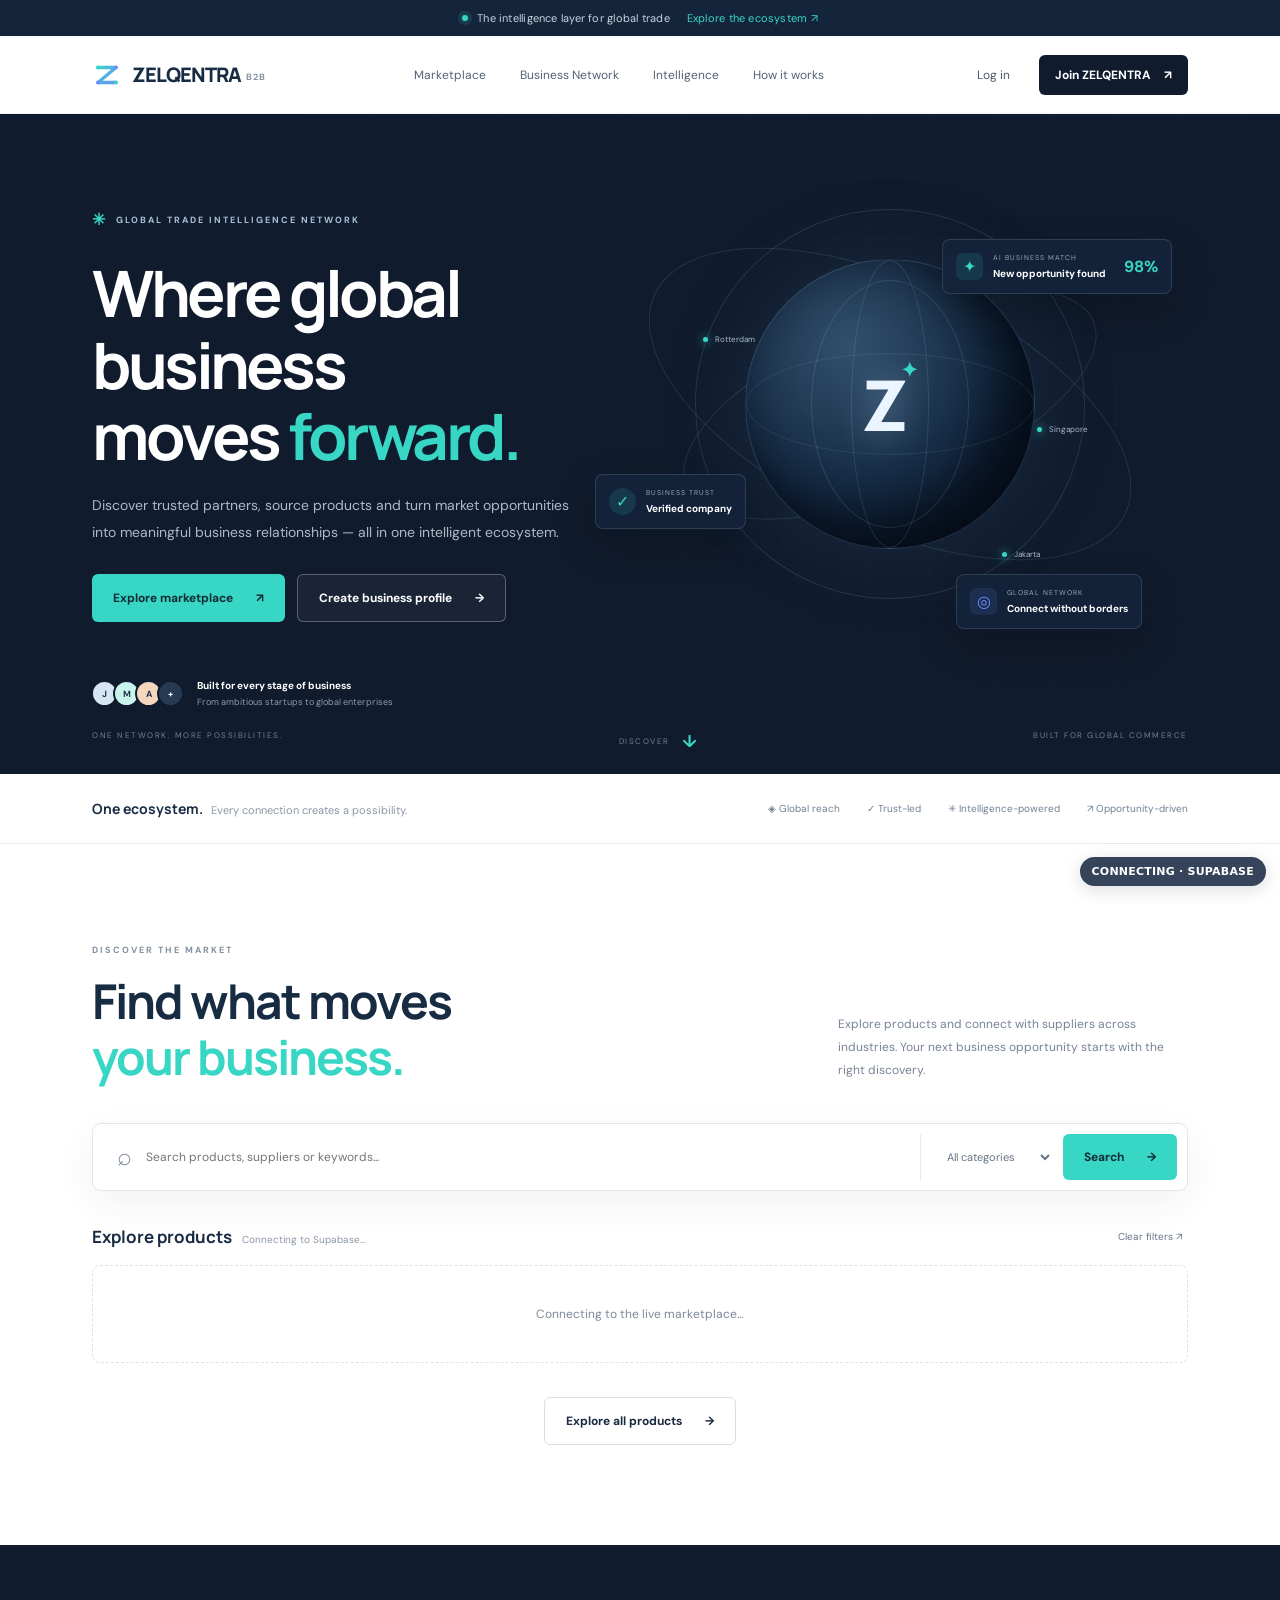
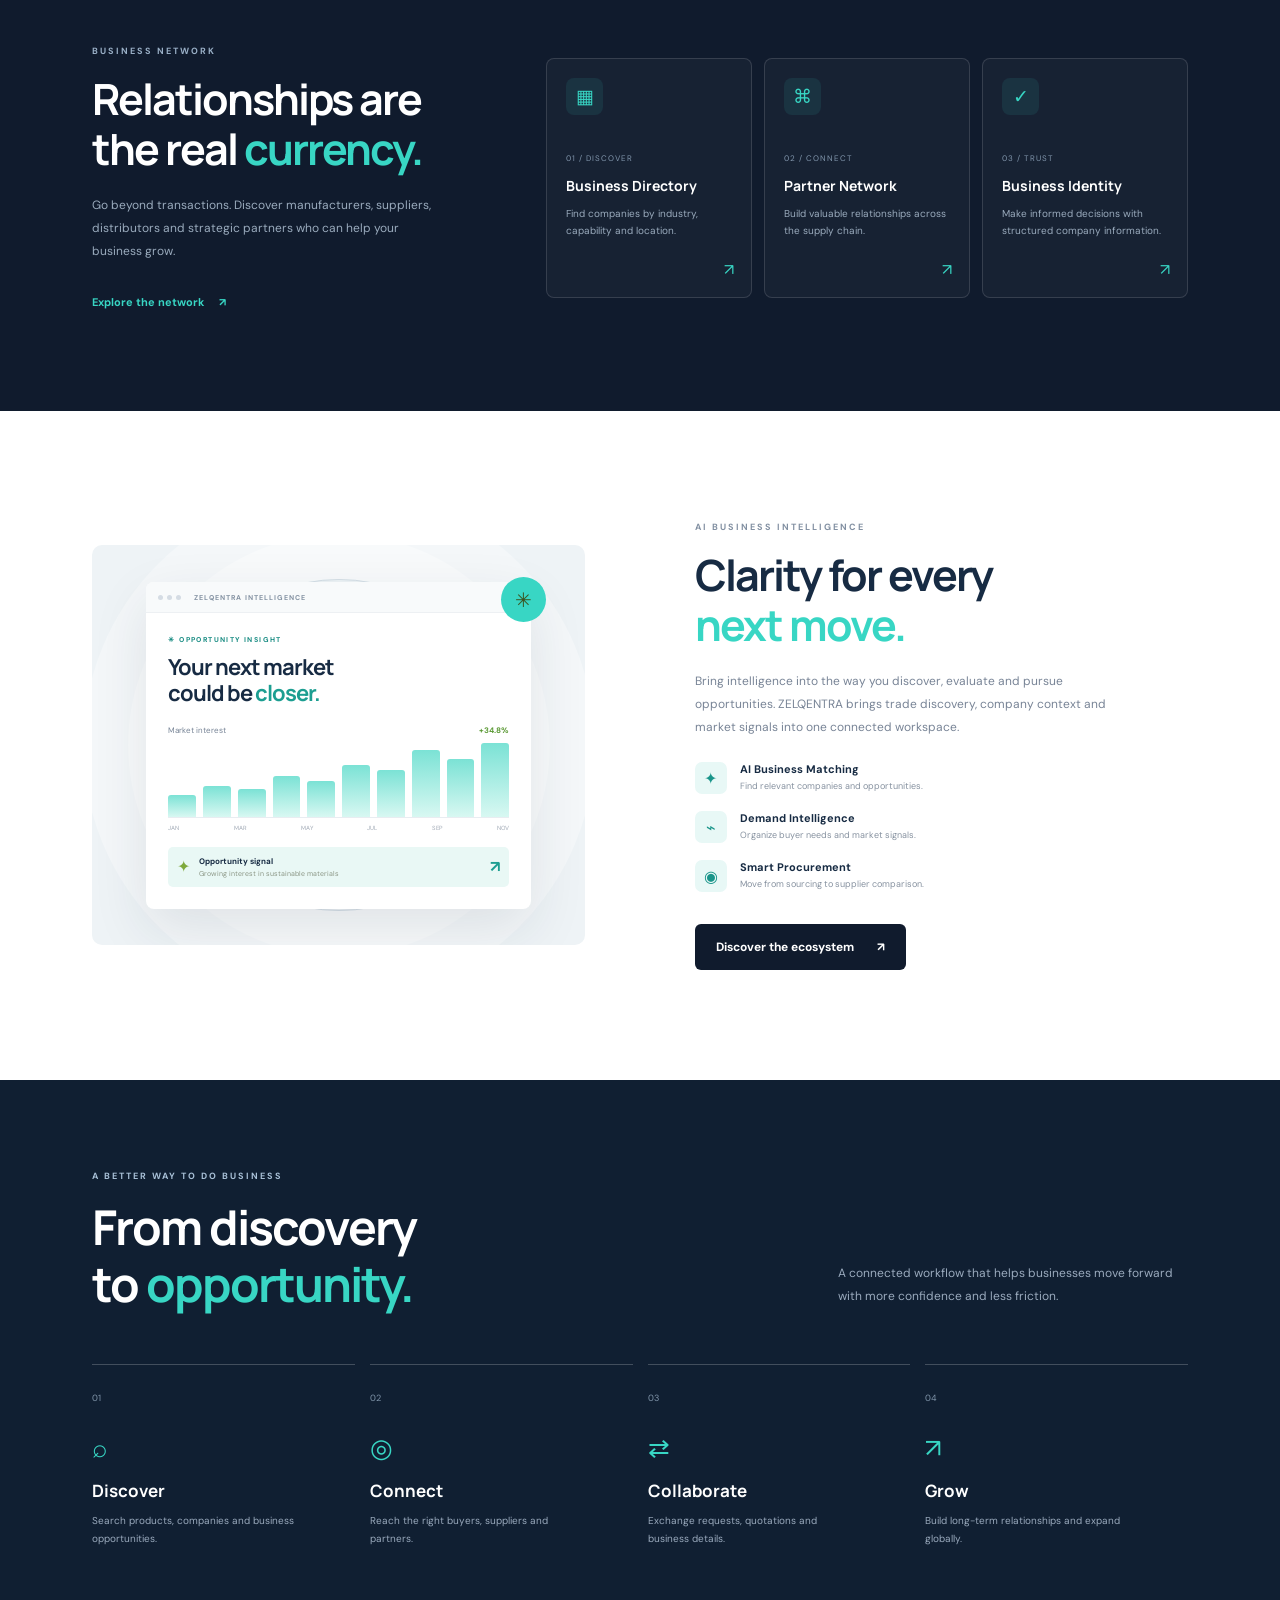
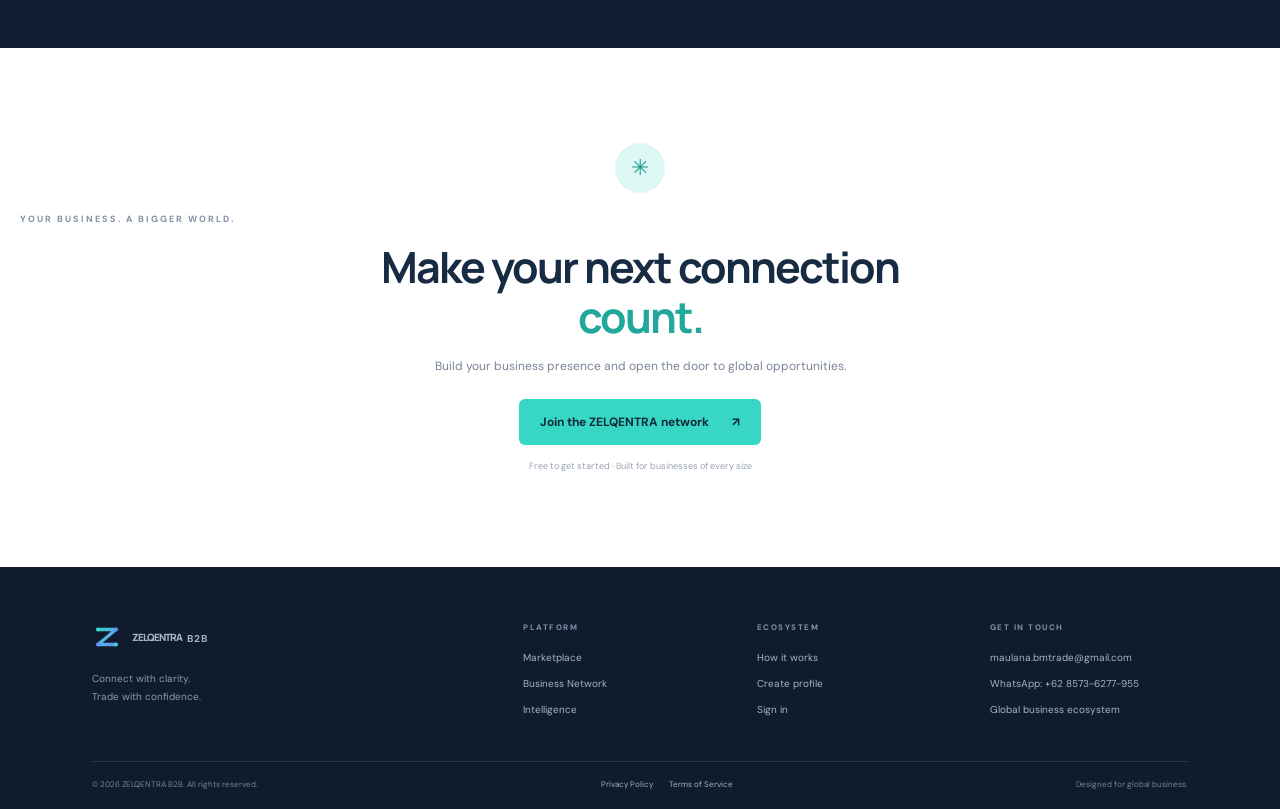
==== index.html @ 80e203f0 "Add files via upload" ====
<!DOCTYPE html>
<html lang="en">
<head>
  <meta charset="UTF-8">
  <meta name="viewport" content="width=device-width, initial-scale=1.0">
  <meta name="theme-color" content="#101B2D">
  <meta name="description" content="ZELQENTRA connects global buyers, suppliers and business partners through trade discovery, business intelligence and trusted commercial relationships.">
  <meta name="robots" content="index, follow, max-image-preview:large">
  <link rel="canonical" href="https://zalqentra.biz.id/">
  <meta property="og:type" content="website">
  <meta property="og:url" content="https://zalqentra.biz.id/">
  <meta property="og:image" content="https://zalqentra.biz.id/assets/zelqentra-social.svg">
  <meta property="og:image:width" content="1200">
  <meta property="og:image:height" content="630">
  <meta property="og:image:alt" content="ZELQENTRA — Connect with clarity. Trade with confidence.">
  <meta name="twitter:image" content="https://zalqentra.biz.id/assets/zelqentra-social.svg">
  <meta name="application-name" content="ZELQENTRA">
  <meta name="apple-mobile-web-app-title" content="ZELQENTRA">
  <link rel="manifest" href="manifest.webmanifest">
  <meta property="og:site_name" content="ZELQENTRA B2B">
  <meta property="og:title" content="ZELQENTRA — Global Trade Intelligence Network">
  <meta property="og:description" content="Discover suppliers, products and cross-border business opportunities with ZELQENTRA.">
  <meta name="twitter:card" content="summary_large_image">
  <meta name="twitter:url" content="https://zalqentra.biz.id/">
  <meta name="twitter:title" content="ZELQENTRA — Global Trade Intelligence Network">
  <meta name="twitter:description" content="Discover suppliers, products and cross-border business opportunities with ZELQENTRA.">
  <title>ZELQENTRA — Global Trade Intelligence Network</title>
  <link rel="icon" type="image/svg+xml" href="assets/favicon.svg">
  <link rel="apple-touch-icon" href="assets/zelqentra-app-icon.svg">
  <link rel="preconnect" href="https://fonts.googleapis.com">
  <link rel="preconnect" href="https://fonts.gstatic.com" crossorigin>
  <link href="https://fonts.googleapis.com/css2?family=DM+Sans:wght@400;500;600;700&family=Manrope:wght@400;500;600;700;800&display=swap" rel="stylesheet">
  <link rel="stylesheet" href="styles.css">
  <script type="application/ld+json">
  {"@context":"https://schema.org","@type":"Organization","name":"ZELQENTRA","url":"https://zalqentra.biz.id/","logo":"https://zalqentra.biz.id/assets/zelqentra-logo.svg","description":"A global B2B trade intelligence network connecting buyers, suppliers and business partners."}
  </script>
</head>
<body>
  <div class="announcement"><span class="pulse"></span> The intelligence layer for global trade <a href="#how-it-works">Explore the ecosystem <span>↗</span></a></div>
  <header class="site-header">
    <a class="brand" href="#" aria-label="ZELQENTRA home">
      <img src="assets/zelqentra-symbol.svg" alt="" class="brand-mark">
      <span>ZELQENTRA<span class="brand-b2b">B2B</span></span>
    </a>
    <button class="mobile-toggle" id="mobileToggle" type="button" aria-label="Open navigation" aria-controls="mainNav" aria-expanded="false">☰</button>
    <nav class="main-nav" id="mainNav">
      <a href="#marketplace">Marketplace</a><a href="#directory">Business Network</a><a href="#intelligence">Intelligence</a><a href="#how-it-works">How it works</a>
    </nav>
    <div class="header-actions"><button class="text-button" data-action="login">Log in</button><button class="button button-dark button-small" data-action="signup">Join ZELQENTRA <span>↗</span></button></div>
  </header>

  <main>
    <section class="hero">
      <div class="hero-grid"></div>
      <div class="hero-content">
        <div class="eyebrow"><span class="eyebrow-icon">✳</span> GLOBAL TRADE INTELLIGENCE NETWORK</div>
        <h1>Where global business<br>moves <span>forward.</span></h1>
        <p class="hero-copy">Discover trusted partners, source products and turn market opportunities into meaningful business relationships — all in one intelligent ecosystem.</p>
        <div class="hero-ctas"><a class="button button-primary" href="#marketplace">Explore marketplace <span>↗</span></a><button class="button button-ghost" data-action="signup">Create business profile <span>→</span></button></div>
        <div class="hero-proof"><div class="avatar-stack"><i>J</i><i>M</i><i>A</i><i>+</i></div><div><strong>Built for every stage of business</strong><small>From ambitious startups to global enterprises</small></div></div>
      </div>
      <div class="hero-visual" aria-label="Global business network illustration">
        <div class="visual-orbit orbit-one"></div><div class="visual-orbit orbit-two"></div><div class="visual-orbit orbit-three"></div>
        <div class="globe"><div class="globe-lines"></div><div class="globe-core">Z<span>✦</span></div></div>
        <div class="float-card card-match"><span class="mini-icon green">✦</span><div><small>AI BUSINESS MATCH</small><strong>New opportunity found</strong></div><b>98%</b></div>
        <div class="float-card card-verified"><span class="verified-check">✓</span><div><small>BUSINESS TRUST</small><strong>Verified company</strong></div></div>
        <div class="float-card card-global"><span class="mini-icon blue">◎</span><div><small>GLOBAL NETWORK</small><strong>Connect without borders</strong></div></div>
        <div class="map-label label-singapore"><i></i> Singapore</div><div class="map-label label-rotterdam"><i></i> Rotterdam</div><div class="map-label label-jakarta"><i></i> Jakarta</div>
      </div>
      <div class="hero-bottom"><span>ONE NETWORK. MORE POSSIBILITIES.</span><div><span>DISCOVER</span><b>↓</b></div><span>BUILT FOR GLOBAL COMMERCE</span></div>
    </section>

    <section class="trust-strip"><div><strong>One ecosystem.</strong><span> Every connection creates a possibility.</span></div><div class="trust-items"><span>◈ Global reach</span><span>✓ Trust-led</span><span>✳ Intelligence-powered</span><span>↗ Opportunity-driven</span></div></section>

    <section class="section marketplace-section" id="marketplace">
      <div class="section-heading"><div><div class="eyebrow dark-eyebrow">DISCOVER THE MARKET</div><h2>Find what moves<br><span>your business.</span></h2></div><p>Explore products and connect with suppliers across industries. Your next business opportunity starts with the right discovery.</p></div>
      <div class="search-panel">
        <div class="search-input-wrap"><span>⌕</span><input id="marketSearch" type="search" placeholder="Search products, suppliers or keywords..." aria-label="Search products"></div>
        <select id="categoryFilter" aria-label="Filter by category"><option value="All">All categories</option><option>Agri & Food</option><option>Industrial</option><option>Packaging</option><option>Technology</option></select>
        <button class="button button-primary" id="searchButton">Search <span>→</span></button>
      </div>
      <div class="market-meta"><div><strong>Explore products</strong><span id="resultCount">6 curated opportunities</span></div><button class="filter-link" id="clearFilters">Clear filters ↗</button></div>
      <div class="product-grid" id="productGrid"></div>
      <div class="center-action"><button class="button button-outline" id="showAllProducts">Explore all products <span>→</span></button></div>
    </section>

    <section class="network-section" id="directory">
      <div class="network-copy"><div class="eyebrow">BUSINESS NETWORK</div><h2>Relationships are<br>the real <span>currency.</span></h2><p>Go beyond transactions. Discover manufacturers, suppliers, distributors and strategic partners who can help your business grow.</p><a href="#directory-cards" class="light-link">Explore the network <span>↗</span></a></div>
      <div class="network-cards" id="directory-cards">
        <article class="network-card"><div class="network-card-icon">▦</div><small>01 / DISCOVER</small><h3>Business Directory</h3><p>Find companies by industry, capability and location.</p><span class="card-arrow">↗</span></article>
        <article class="network-card"><div class="network-card-icon">⌘</div><small>02 / CONNECT</small><h3>Partner Network</h3><p>Build valuable relationships across the supply chain.</p><span class="card-arrow">↗</span></article>
        <article class="network-card"><div class="network-card-icon">✓</div><small>03 / TRUST</small><h3>Business Identity</h3><p>Make informed decisions with structured company information.</p><span class="card-arrow">↗</span></article>
      </div>
    </section>

    <section class="section intelligence-section" id="intelligence">
      <div class="intel-visual"><div class="intel-window"><div class="window-top"><span></span><span></span><span></span><b>ZELQENTRA INTELLIGENCE</b></div><div class="intel-body"><div class="intel-tag">✳ OPPORTUNITY INSIGHT</div><h3>Your next market<br>could be <em>closer.</em></h3><div class="intel-chart"><div class="chart-label"><span>Market interest</span><b>+34.8%</b></div><div class="bars"><i style="height:30%"></i><i style="height:42%"></i><i style="height:38%"></i><i style="height:55%"></i><i style="height:48%"></i><i style="height:70%"></i><i style="height:63%"></i><i style="height:90%"></i><i style="height:78%"></i><i style="height:100%"></i></div><div class="chart-months"><span>JAN</span><span>MAR</span><span>MAY</span><span>JUL</span><span>SEP</span><span>NOV</span></div></div><div class="intel-insight"><span>✦</span><div><b>Opportunity signal</b><small>Growing interest in sustainable materials</small></div><strong>↗</strong></div></div></div><div class="intel-orb">✳</div></div>
      <div class="intel-copy"><div class="eyebrow dark-eyebrow">AI BUSINESS INTELLIGENCE</div><h2>Clarity for every<br><span>next move.</span></h2><p>Bring intelligence into the way you discover, evaluate and pursue opportunities. ZELQENTRA brings trade discovery, company context and market signals into one connected workspace.</p><div class="intel-feature"><span>✦</span><div><b>AI Business Matching</b><small>Find relevant companies and opportunities.</small></div></div><div class="intel-feature"><span>⌁</span><div><b>Demand Intelligence</b><small>Organize buyer needs and market signals.</small></div></div><div class="intel-feature"><span>◉</span><div><b>Smart Procurement</b><small>Move from sourcing to supplier comparison.</small></div></div><button class="button button-dark" data-action="signup">Discover the ecosystem <span>↗</span></button></div>
    </section>

    <section class="steps-section" id="how-it-works"><div class="section-heading light-heading"><div><div class="eyebrow">A BETTER WAY TO DO BUSINESS</div><h2>From discovery<br>to <span>opportunity.</span></h2></div><p>A connected workflow that helps businesses move forward with more confidence and less friction.</p></div><div class="steps-grid"><article><span>01</span><div class="step-icon">⌕</div><h3>Discover</h3><p>Search products, companies and business opportunities.</p></article><article><span>02</span><div class="step-icon">◎</div><h3>Connect</h3><p>Reach the right buyers, suppliers and partners.</p></article><article><span>03</span><div class="step-icon">⇄</div><h3>Collaborate</h3><p>Exchange requests, quotations and business details.</p></article><article><span>04</span><div class="step-icon">↗</div><h3>Grow</h3><p>Build long-term relationships and expand globally.</p></article></div></section>

    <section class="cta-section"><div class="cta-orb">✳</div><div class="eyebrow dark-eyebrow">YOUR BUSINESS. A BIGGER WORLD.</div><h2>Make your next connection<br><span>count.</span></h2><p>Build your business presence and open the door to global opportunities.</p><button class="button button-primary" data-action="signup">Join the ZELQENTRA network <span>↗</span></button><small>Free to get started · Built for businesses of every size</small></section>
  </main>

  <footer class="footer"><div class="footer-main"><div class="footer-brand"><a class="brand" href="#"><img src="assets/zelqentra-symbol.svg" class="brand-mark" alt=""><span>ZELQENTRA<span class="brand-b2b">B2B</span></span></a><p>Connect with clarity.<br>Trade with confidence.</p></div><div><b>PLATFORM</b><a href="#marketplace">Marketplace</a><a href="#directory">Business Network</a><a href="#intelligence">Intelligence</a></div><div><b>ECOSYSTEM</b><a href="#how-it-works">How it works</a><a href="#" data-action="signup">Create profile</a><a href="#" data-action="login">Sign in</a></div><div><b>GET IN TOUCH</b><a href="mailto:maulana.bmtrade@gmail.com">maulana.bmtrade@gmail.com</a><a href="https://wa.me/628573627955" target="_blank" rel="noopener noreferrer" aria-label="Contact ZELQENTRA on WhatsApp">WhatsApp: +62 8573-6277-955</a><span>Global business ecosystem</span></div></div><div class="footer-bottom"><span>© <span id="year"></span> ZELQENTRA B2B. All rights reserved.</span><span class="footer-legal"><a href="privacy.html">Privacy Policy</a><a href="terms.html">Terms of Service</a></span><span>Designed for global business.</span></div></footer>

  <div class="modal-backdrop" id="modalBackdrop" role="dialog" aria-modal="true" aria-labelledby="modalTitle" hidden>
    <div class="modal"><button class="modal-close" id="modalClose" aria-label="Close dialog">×</button><div class="eyebrow dark-eyebrow">ZELQENTRA B2B</div><h2 id="modalTitle">Create your business presence.</h2><p id="modalDescription">Join the network and get ready to discover new opportunities.</p>
      <form id="leadForm"><label>Full name<input name="name" required placeholder="Your name"></label><label>Business email<input name="email" type="email" required placeholder="you@company.com"></label><label class="password-field">Password<input name="password" type="password" minlength="8" autocomplete="new-password" placeholder="At least 8 characters"></label><label class="company-field">Company name<input name="company" required placeholder="Your company"></label><label>I'm here as<select name="role"><option>Buyer</option><option>Supplier</option><option>Business Partner</option></select></label><label class="consent-field"><input type="checkbox" name="legal_consent" required><span>I agree to the <a href="terms.html" target="_blank" rel="noopener noreferrer">Terms of Service</a> and acknowledge the <a href="privacy.html" target="_blank" rel="noopener noreferrer">Privacy Policy</a>.</span></label><button class="button button-primary form-submit" type="submit">Continue <span>→</span></button><small class="form-note" id="authFormNote">Connect Supabase using the setup guide to enable real accounts.</small></form>
    </div>
  </div>
  <div class="toast" id="toast" role="status"></div>
  <script src="supabase-config.js"></script>
  <script src="app.js"></script>
  <script type="module" src="backend.js"></script>
</body>
</html>
---- styles.css ----
:root{--navy:#101B2D;--navy2:#14243A;--ink:#172B43;--muted:#728198;--line:#E4EAF1;--paper:#FFFFFF;--soft:#F3F7FB;--accent:#38D6C4;--blue:#6B8CFF;--accent-soft:#38D6C420;--success:#198C83;--warning:#E3A33B;--error:#D85B66;--font:'DM Sans',sans-serif;--display:'Manrope',sans-serif}*{box-sizing:border-box}html{scroll-behavior:smooth}body{margin:0;font-family:var(--font);color:var(--ink);background:#fff}a{color:inherit;text-decoration:none}button,input,select{font:inherit}.announcement{height:36px;background:#14243A;color:#c9d3df;display:flex;align-items:center;justify-content:center;gap:9px;font-size:11px;letter-spacing:.02em}.announcement a{color:var(--accent);margin-left:8px}.pulse{width:6px;height:6px;border-radius:50%;background:var(--accent);box-shadow:0 0 0 4px #38D6C420}.site-header{height:78px;padding:0 7.2%;display:flex;align-items:center;justify-content:space-between;border-bottom:1px solid #edf0f4;background:#fff;position:sticky;top:0;z-index:20}.brand{display:flex;align-items:center;gap:10px;font:800 20px var(--display);letter-spacing:-1px}.brand-mark{width:30px;height:30px}.brand-b2b{font:700 9px var(--font);letter-spacing:1px;color:#8290a3;margin-left:5px;vertical-align:middle}.main-nav{display:flex;gap:34px;font-size:12px;color:#536176}.main-nav a:hover,.text-button:hover{color:#147E78}.header-actions{display:flex;align-items:center;gap:23px}.text-button{border:0;background:none;color:#4b596b;font-size:12px;cursor:pointer}.button{border:0;border-radius:6px;padding:15px 21px;display:inline-flex;align-items:center;justify-content:center;gap:23px;font-weight:700;font-size:12px;cursor:pointer;transition:.2s}.button:hover{transform:translateY(-2px);filter:brightness(1.04)}.button-small{padding:12px 16px;gap:13px}.button-dark{background:var(--navy);color:white}.button-primary{background:var(--accent);color:#102B37}.button-ghost{border:1px solid #ffffff48;background:#ffffff0b;color:white}.button-outline{border:1px solid #d9dfe7;background:white;color:#1a2a40}.mobile-toggle{display:none;background:none;border:0;font-size:23px}.hero{min-height:625px;background:var(--navy);color:#fff;position:relative;overflow:hidden;padding:95px 7.2% 66px;display:flex}.hero-grid{position:absolute;inset:0;opacity:.17;background-image:linear-gradient(#72849b20 1px,transparent 1px),linear-gradient(90deg,#72849b20 1px,transparent 1px);background-size:62px 62px;mask-image:linear-gradient(90deg,transparent,black 55%)}.hero-content{position:relative;z-index:2;width:53%;max-width:650px}.eyebrow{font-size:9px;letter-spacing:2px;font-weight:700;color:#a9c1d8;display:flex;align-items:center;gap:9px}.eyebrow-icon{color:var(--accent);font-size:16px}.hero h1{font:700 clamp(43px,5vw,68px)/1.12 var(--display);letter-spacing:-3.5px;margin:27px 0 20px}.hero h1 span,.section-heading h2 span,.network-copy h2 span,.intel-copy h2 span,.steps-section h2 span,.cta-section h2 span{color:var(--accent)}.hero-copy{max-width:480px;color:#aeb9c8;font-size:14px;line-height:1.9}.hero-ctas{display:flex;gap:12px;margin-top:29px}.hero-proof{display:flex;align-items:center;gap:13px;margin-top:57px}.avatar-stack{display:flex;padding-left:4px}.avatar-stack i{width:27px;height:27px;border-radius:50%;background:#d5e5f4;color:#20334a;border:2px solid var(--navy);margin-left:-5px;display:grid;place-items:center;font-style:normal;font-size:9px;font-weight:700}.avatar-stack i:nth-child(2){background:#C9F4ED}.avatar-stack i:nth-child(3){background:#f3d8be}.avatar-stack i:nth-child(4){background:#273a52;color:white}.hero-proof strong,.hero-proof small{display:block}.hero-proof strong{font-size:10px}.hero-proof small{font-size:9px;color:#8c9caf;margin-top:4px}.hero-visual{position:absolute;right:7%;top:50px;width:47%;height:490px}.globe{position:absolute;width:290px;height:290px;border-radius:50%;left:50%;top:95px;transform:translateX(-50%);background:radial-gradient(circle at 36% 30%,#324f6b,#142a43 54%,#0d1b2e 75%);box-shadow:inset -25px -20px 60px #050b16,0 0 90px #5489ad25;display:grid;place-items:center;border:1px solid #b1d0e51c}.globe:before,.globe:after{content:"";position:absolute;border:1px solid #a5c4dc28;border-radius:50%;inset:20px 65px}.globe:after{inset:0 105px}.globe-lines{position:absolute;inset:0;border:1px solid #b3d2e329;border-radius:50%;transform:scaleY(.35)}.globe-core{font:800 70px var(--display);color:#eaf5ff;letter-spacing:-8px;text-shadow:0 0 35px #b9ddff66}.globe-core span{font-size:20px;color:var(--accent);vertical-align:top;letter-spacing:0}.visual-orbit{position:absolute;border:1px solid #8fb6d328;border-radius:50%;left:50%;top:240px;transform:translate(-50%,-50%) rotate(-22deg)}.orbit-one{width:440px;height:175px}.orbit-two{width:520px;height:245px;transform:translate(-50%,-50%) rotate(25deg)}.orbit-three{width:390px;height:390px}.float-card{position:absolute;background:#14243AEF;border:1px solid #b4d1e22b;box-shadow:0 15px 40px #0003;border-radius:8px;padding:13px;display:flex;align-items:center;gap:10px;backdrop-filter:blur(12px)}.float-card small,.float-card strong{display:block}.float-card small{font-size:7px;letter-spacing:1px;color:#94a9bd}.float-card strong{font-size:10px;margin-top:5px;color:#fff}.float-card b{color:var(--accent);font-size:16px;margin-left:8px}.card-match{top:75px;right:3%}.card-verified{top:310px;left:1%}.card-global{bottom:25px;right:8%}.mini-icon{width:27px;height:27px;border-radius:7px;display:grid;place-items:center}.green{background:#38D6C420;color:var(--accent)}.blue{background:#6B8CFF20;color:#6B8CFF}.verified-check{background:#38D6C420;color:var(--accent);width:27px;height:27px;display:grid;place-items:center;border-radius:50%}.map-label{position:absolute;font-size:8px;color:#a9bbce}.map-label i{display:inline-block;width:5px;height:5px;background:var(--accent);border-radius:50%;margin-right:5px;box-shadow:0 0 10px var(--accent)}.label-singapore{right:17%;top:260px}.label-rotterdam{left:19%;top:170px}.label-jakarta{right:25%;bottom:95px}.hero-bottom{position:absolute;bottom:22px;left:7.2%;right:7.2%;display:flex;justify-content:space-between;color:#6f8399;font-size:8px;letter-spacing:1.5px}.hero-bottom div{display:flex;align-items:center;gap:12px}.hero-bottom b{color:var(--accent);font-size:17px}.trust-strip{padding:25px 7.2%;display:flex;justify-content:space-between;align-items:center;border-bottom:1px solid var(--line);font-size:11px}.trust-strip>div:first-child strong{font:700 14px var(--display)}.trust-strip>div:first-child span{color:#8b96a5;margin-left:5px}.trust-items{display:flex;gap:27px;color:#718094;font-size:10px}.section{padding:100px 7.2%}.section-heading{display:flex;justify-content:space-between;align-items:end;margin-bottom:37px}.dark-eyebrow{color:#8290a2}.section-heading h2,.network-copy h2,.intel-copy h2,.steps-section h2,.cta-section h2{font:700 clamp(34px,4vw,48px)/1.17 var(--display);letter-spacing:-2px;margin:17px 0 0}.section-heading p{max-width:350px;color:#778395;font-size:12px;line-height:1.9;margin:0 0 4px}.search-panel{display:flex;gap:10px;padding:10px;border:1px solid #e2e7ee;border-radius:9px;box-shadow:0 12px 35px #1b2e4510}.search-input-wrap{flex:1;display:flex;align-items:center;gap:12px;padding:0 14px}.search-input-wrap span{font-size:25px;color:#8090a2}.search-input-wrap input{border:0;outline:0;width:100%;font-size:12px;color:var(--ink)}.search-panel select{border:0;border-left:1px solid var(--line);padding:0 22px;color:#667487;background:white;font-size:11px;outline:0}.market-meta{display:flex;justify-content:space-between;align-items:center;margin:34px 0 17px}.market-meta strong{font:700 17px var(--display)}.market-meta span{font-size:10px;color:#8b96a5;margin-left:10px}.filter-link{border:0;background:none;color:#64758b;font-size:10px;cursor:pointer}.product-grid{display:grid;grid-template-columns:repeat(3,1fr);gap:17px}.product-card{border:1px solid #e8ecf1;border-radius:8px;overflow:hidden;transition:.2s;background:#fff}.product-card:hover{transform:translateY(-4px);box-shadow:0 15px 35px #1c2d4210}.product-art{height:170px;display:grid;place-items:center;position:relative;overflow:hidden}.product-art:before,.product-art:after{content:"";position:absolute;border:1px solid #ffffff50;border-radius:50%;width:170px;height:170px}.product-art:after{width:115px;height:115px}.product-art .art-symbol{font-size:52px;z-index:1;color:#fff;text-shadow:0 8px 20px #0002}.product-art .art-label{position:absolute;bottom:13px;left:15px;color:#ffffffb5;font-size:8px;letter-spacing:1.5px}.art-coco{background:linear-gradient(135deg,#a77b4d,#5e513e)}.art-machine{background:linear-gradient(135deg,#6d8295,#253b51)}.art-package{background:linear-gradient(135deg,#86a88d,#3d6555)}.art-tech{background:linear-gradient(135deg,#6672a7,#313a70)}.art-food{background:linear-gradient(135deg,#d7a76c,#94603d)}.art-metal{background:linear-gradient(135deg,#a6afb9,#596675)}.product-info{padding:16px}.product-top{display:flex;justify-content:space-between;align-items:center}.category-pill{font-size:8px;background:#f1f4f7;color:#647386;padding:5px 8px;border-radius:20px}.verified-pill{font-size:8px;color:#198C83}.product-info h3{font:700 15px var(--display);margin:13px 0 6px}.product-info p{font-size:10px;color:#7b8797;margin:0;line-height:1.6}.product-foot{border-top:1px solid #edf0f3;margin-top:15px;padding-top:12px;display:flex;justify-content:space-between;align-items:center}.product-foot span{font-size:9px;color:#788597}.product-foot button{border:0;background:none;color:#263d57;font-size:10px;font-weight:700;cursor:pointer}.center-action{text-align:center;margin-top:34px}.network-section{background:var(--navy);padding:100px 7.2%;display:grid;grid-template-columns:.8fr 1.4fr;gap:8%;color:#fff}.network-copy .eyebrow{color:#9ab0c7}.network-copy h2{font-size:43px}.network-copy p{font-size:12px;line-height:1.9;color:#9aabbd;max-width:350px;margin:20px 0 27px}.light-link{font-size:11px;color:var(--accent);font-weight:700}.light-link span{margin-left:12px}.network-cards{display:grid;grid-template-columns:repeat(3,1fr);gap:12px;align-items:center}.network-card{min-height:240px;border:1px solid #ffffff22;background:#ffffff08;border-radius:8px;padding:19px;position:relative;transition:.2s}.network-card:hover{background:#ffffff12;transform:translateY(-5px)}.network-card-icon{width:37px;height:37px;border-radius:8px;background:#38D6C418;color:var(--accent);display:grid;place-items:center;font-size:19px;margin-bottom:30px}.network-card small{font-size:8px;color:#8196ac;letter-spacing:1px}.network-card h3{font:700 14px var(--display);margin:10px 0}.network-card p{font-size:10px;line-height:1.7;color:#9aabbd}.card-arrow{position:absolute;right:17px;bottom:17px;color:var(--accent)}.intelligence-section{display:grid;grid-template-columns:1fr 1fr;gap:10%;align-items:center;padding-top:110px;padding-bottom:110px}.intel-visual{height:400px;background:#eef3f6;border-radius:10px;display:grid;place-items:center;position:relative;overflow:hidden}.intel-visual:before{content:"";position:absolute;width:330px;height:330px;border-radius:50%;border:1px solid #d5dfe6;box-shadow:0 0 0 45px #ffffff50,0 0 0 90px #ffffff50}.intel-window{width:78%;background:#fff;box-shadow:0 20px 55px #1a2d401c;border-radius:8px;z-index:2;overflow:hidden}.window-top{height:31px;background:#f8fafb;border-bottom:1px solid #edf0f3;display:flex;align-items:center;gap:4px;padding:0 12px}.window-top>span{width:5px;height:5px;background:#d5dce4;border-radius:50%}.window-top b{font-size:7px;letter-spacing:1px;color:#8492a2;margin-left:9px}.intel-body{padding:22px}.intel-tag{font-size:7px;letter-spacing:1.4px;color:#198C83;font-weight:700}.intel-body h3{font:700 22px/1.2 var(--display);letter-spacing:-1px;margin:10px 0 18px}.intel-body h3 em{color:#1C9E91;font-style:normal}.chart-label{display:flex;justify-content:space-between;font-size:8px;color:#778496}.chart-label b{color:#5c9a36}.bars{height:75px;display:flex;align-items:end;gap:7px;border-bottom:1px solid #e8edf1;margin-top:8px}.bars i{flex:1;background:linear-gradient(#7BE2D5,#D8F8F2);border-radius:3px 3px 0 0}.chart-months{display:flex;justify-content:space-between;font-size:6px;color:#a0a9b5;margin-top:6px}.intel-insight{display:flex;align-items:center;gap:9px;background:#E9F8F5;border-radius:5px;padding:9px;margin-top:15px}.intel-insight>span{color:#7ea93c}.intel-insight b,.intel-insight small{display:block}.intel-insight b{font-size:8px}.intel-insight small{font-size:7px;color:#8b9685;margin-top:3px}.intel-insight strong{margin-left:auto;color:#1C9E91}.intel-orb{position:absolute;right:8%;top:8%;width:45px;height:45px;background:#38D6C4;color:#3b5622;border-radius:50%;display:grid;place-items:center;font-size:20px;z-index:3}.intel-copy h2{font-size:43px}.intel-copy>p{font-size:12px;line-height:1.9;color:#788496;max-width:430px;margin:20px 0 24px}.intel-feature{display:flex;gap:13px;margin:17px 0}.intel-feature>span{width:32px;height:32px;border-radius:7px;background:#E8F8F6;color:#1A958A;display:grid;place-items:center}.intel-feature b,.intel-feature small{display:block}.intel-feature b{font-size:11px}.intel-feature small{font-size:9px;color:#8792a0;margin-top:4px}.intel-copy>.button{margin-top:15px}.steps-section{background:#101f32;color:#fff;padding:90px 7.2%}.light-heading h2{color:white}.light-heading p{color:#9aaabd}.steps-grid{display:grid;grid-template-columns:repeat(4,1fr);gap:15px;margin-top:52px}.steps-grid article{border-top:1px solid #ffffff35;padding:20px 10px 0 0;position:relative}.steps-grid article>span{font-size:9px;color:#8095aa}.step-icon{font-size:26px;color:var(--accent);margin:25px 0 14px}.steps-grid h3{font:700 17px var(--display);margin:0 0 8px}.steps-grid p{font-size:10px;line-height:1.8;color:#9aaabd;max-width:210px}.cta-section{text-align:center;padding:95px 20px;position:relative;overflow:hidden}.cta-orb{width:50px;height:50px;background:#DDF8F4;border-radius:50%;display:grid;place-items:center;color:#1B9D91;margin:0 auto 20px;font-size:22px}.cta-section h2{font-size:43px}.cta-section h2 span{color:#20A89C}.cta-section p{font-size:12px;color:#788496;margin:16px 0 25px}.cta-section>small{display:block;color:#98a2ae;font-size:9px;margin-top:15px}.footer{background:#101B2D;color:#fff;padding:55px 7.2% 20px}.footer-main{display:grid;grid-template-columns:2fr 1fr 1fr 1fr;gap:35px;padding-bottom:45px}.footer-brand p{font-size:10px;color:#8c9caf;line-height:1.8;margin-top:18px}.footer-main>div:not(:first-child){display:flex;flex-direction:column;gap:13px}.footer-main>div>b{font-size:8px;letter-spacing:1.5px;color:#8295aa;margin-bottom:6px}.footer-main a:not(.brand),.footer-main span{font-size:10px;color:#a7b4c3}.footer-main a:hover{color:var(--accent)}.footer-bottom{border-top:1px solid #ffffff1c;padding-top:17px;display:flex;justify-content:space-between;color:#75869a;font-size:8px}.modal-backdrop{position:fixed;inset:0;background:#07101dcc;z-index:50;display:grid;place-items:center;padding:20px}.modal-backdrop[hidden]{display:none}.modal{width:min(100%,450px);background:white;border-radius:12px;padding:32px;position:relative;max-height:90vh;overflow:auto}.modal-close{position:absolute;right:18px;top:12px;border:0;background:none;font-size:25px;color:#718094;cursor:pointer}.modal h2{font:700 27px/1.2 var(--display);letter-spacing:-1px;margin:15px 0 8px}.modal>p{font-size:11px;color:#7d8998;line-height:1.7;margin-bottom:20px}.modal form label{display:block;font-size:10px;font-weight:700;color:#4e5c6e;margin:13px 0}.modal input,.modal select{width:100%;border:1px solid #e1e6ed;border-radius:5px;padding:12px;margin-top:7px;outline:0;font-size:11px}.modal input:focus,.modal select:focus{border-color:#37BFB1}.form-submit{width:100%;margin-top:12px}.form-note{display:block;text-align:center;color:#9aa3ad;font-size:8px;margin-top:12px}.toast{position:fixed;bottom:25px;left:50%;transform:translate(-50%,20px);background:#14243a;color:white;padding:12px 18px;border-radius:6px;font-size:11px;opacity:0;pointer-events:none;transition:.25s;z-index:70}.toast.show{opacity:1;transform:translate(-50%,0)}.empty-state{grid-column:1/-1;text-align:center;padding:40px;color:#7c8999;border:1px dashed #dce3eb;border-radius:8px;font-size:12px}
@media(max-width:900px){.site-header{padding:0 4%}.main-nav{gap:16px}.hero{padding-left:5%;padding-right:5%}.hero-content{width:58%}.hero-visual{right:0;width:48%;transform:scale(.85);transform-origin:center right}.trust-strip{padding:22px 5%}.trust-items{gap:12px}.section,.network-section,.steps-section{padding-left:5%;padding-right:5%}.network-section{gap:4%}.network-cards{gap:8px}.network-card{padding:13px}.footer{padding-left:5%;padding-right:5%}}
@media(max-width:650px){.announcement{font-size:9px}.site-header{height:65px}.brand{font-size:18px}.mobile-toggle{display:block;order:3;color:#26364a}.header-actions{margin-left:auto;margin-right:15px;gap:12px}.header-actions .text-button{font-size:10px}.button-small{padding:10px 11px;font-size:9px}.main-nav{display:none;position:absolute;top:65px;left:0;right:0;background:white;padding:20px 6%;box-shadow:0 12px 20px #172b4314;flex-direction:column;gap:18px}.main-nav.open{display:flex}.hero{min-height:790px;padding:65px 6% 65px;display:block}.hero-content{width:100%}.hero h1{font-size:46px;letter-spacing:-2.5px;margin-top:22px}.hero-copy{font-size:12px;max-width:420px}.hero-ctas{flex-wrap:wrap}.hero-proof{margin-top:28px}.hero-visual{top:390px;left:0;right:0;width:100%;height:340px;transform:scale(.78);transform-origin:top center}.globe{top:40px;width:230px;height:230px}.visual-orbit{top:155px}.orbit-one{width:340px}.orbit-two{width:390px}.orbit-three{width:290px;height:290px}.card-match{top:8px;right:0}.card-verified{top:205px;left:0}.card-global{bottom:0;right:0}.label-singapore{top:160px}.label-rotterdam{top:80px}.label-jakarta{bottom:55px}.hero-bottom{left:6%;right:6%;font-size:6px}.trust-strip{padding:20px 6%;display:block}.trust-items{margin-top:15px;display:grid;grid-template-columns:1fr 1fr;gap:10px}.section{padding:70px 6%}.section-heading{display:block}.section-heading h2,.network-copy h2,.intel-copy h2,.steps-section h2,.cta-section h2{font-size:37px}.section-heading p{margin-top:18px}.search-panel{flex-wrap:wrap}.search-input-wrap{flex-basis:100%;padding:8px}.search-panel select{flex:1;border:1px solid var(--line);padding:12px}.search-panel .button{flex:1}.market-meta{align-items:flex-start}.market-meta span{display:block;margin:5px 0 0}.product-grid{grid-template-columns:1fr;gap:13px}.product-art{height:155px}.network-section{padding:70px 6%;display:block}.network-cards{grid-template-columns:1fr;margin-top:35px}.network-card{min-height:190px}.network-card-icon{margin-bottom:18px}.intelligence-section{padding:70px 6%;grid-template-columns:1fr;gap:45px}.intel-visual{height:330px}.intel-window{width:84%}.intel-body{padding:16px}.intel-body h3{font-size:19px}.steps-section{padding:70px 6%}.steps-grid{grid-template-columns:1fr 1fr;gap:30px 15px;margin-top:35px}.steps-grid article{padding-top:15px}.step-icon{margin:15px 0 10px}.cta-section{padding:75px 6%}.footer{padding:45px 6% 18px}.footer-main{grid-template-columns:1fr 1fr;gap:30px}.footer-brand{grid-column:1/-1}.footer-bottom{gap:12px;line-height:1.6}.modal{padding:25px}.hero-ctas .button{font-size:10px;padding:13px 15px;gap:12px}}
@media(prefers-reduced-motion:reduce){*{scroll-behavior:auto!important;transition:none!important}}
/* B.3 legal navigation and signup consent */
.footer-legal{display:flex;gap:16px;align-items:center}.footer-legal a{color:#a7b4c3}.footer-legal a:hover{color:var(--accent)}.consent-field{display:flex!important;align-items:flex-start;gap:9px;font-weight:500!important;line-height:1.6}.consent-field input{width:15px!important;height:15px;margin:1px 0 0!important;flex:0 0 auto}.consent-field a{color:#147E78;text-decoration:underline}
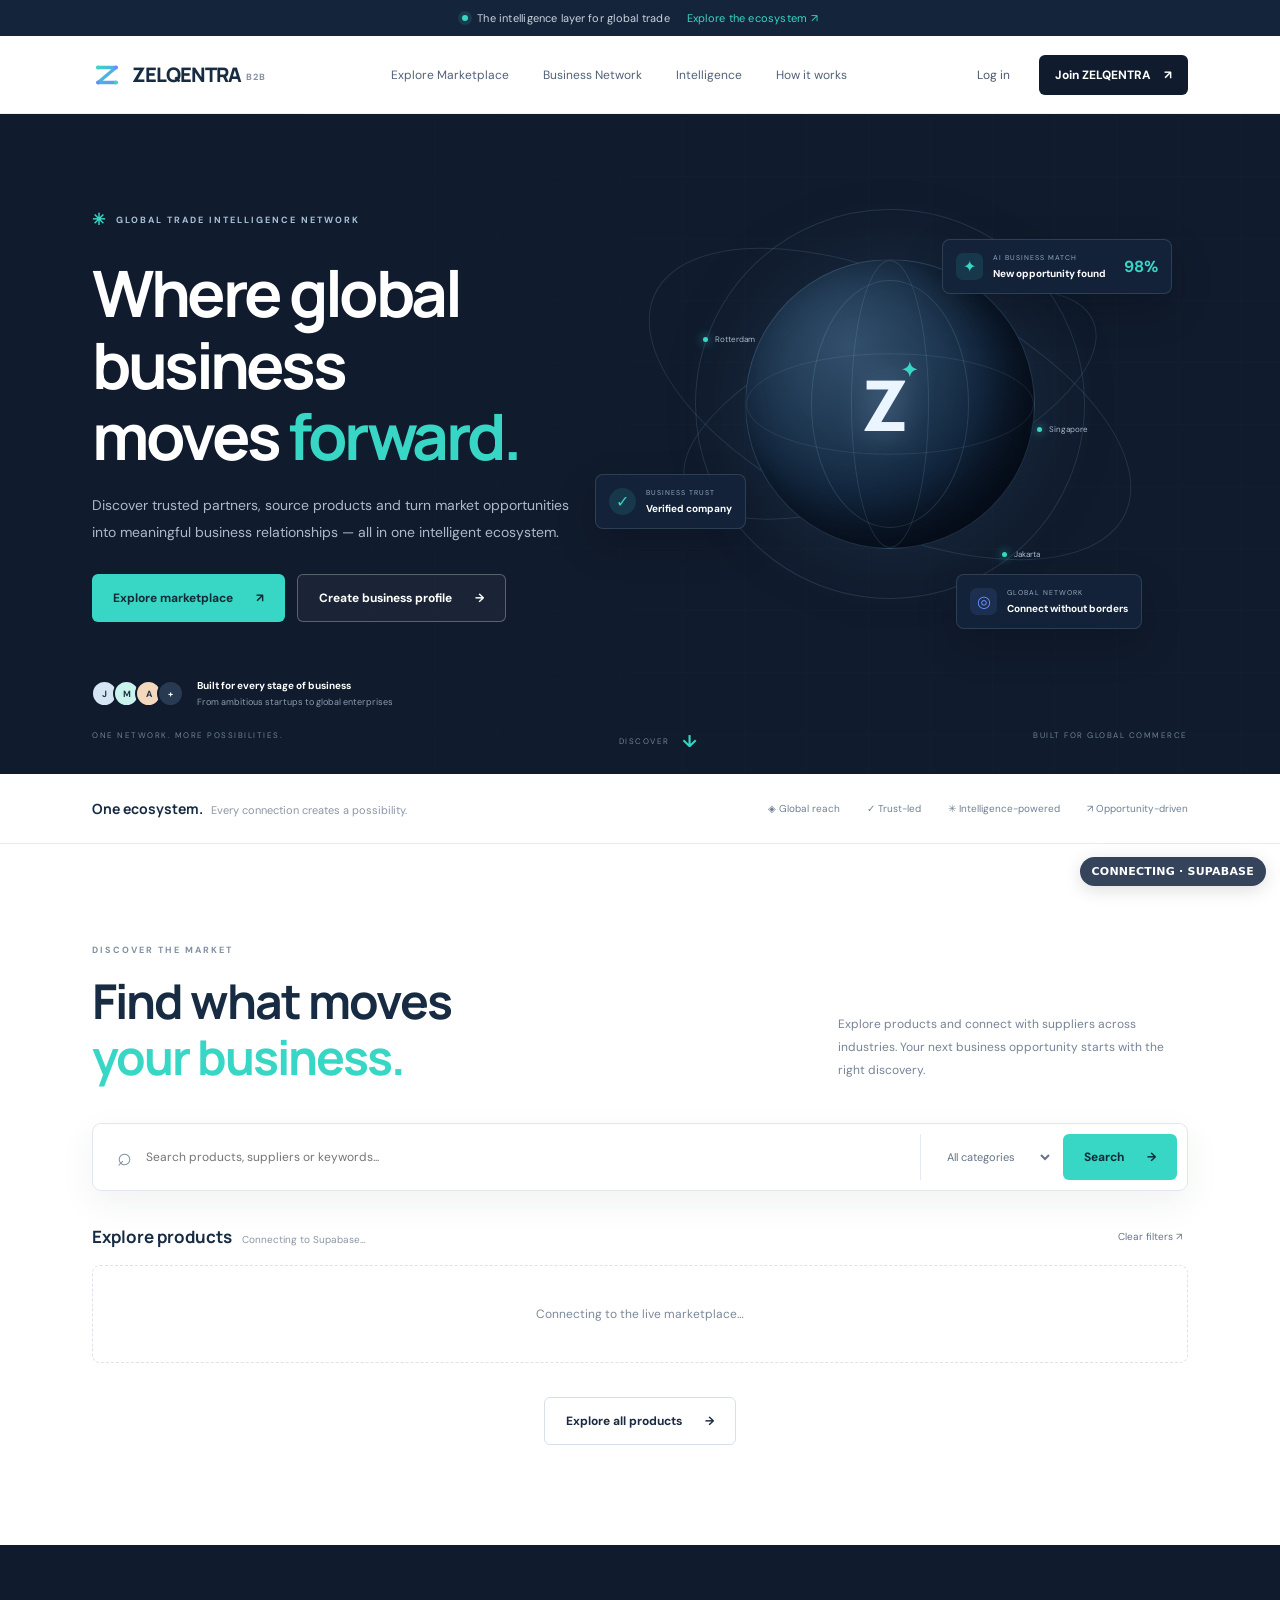
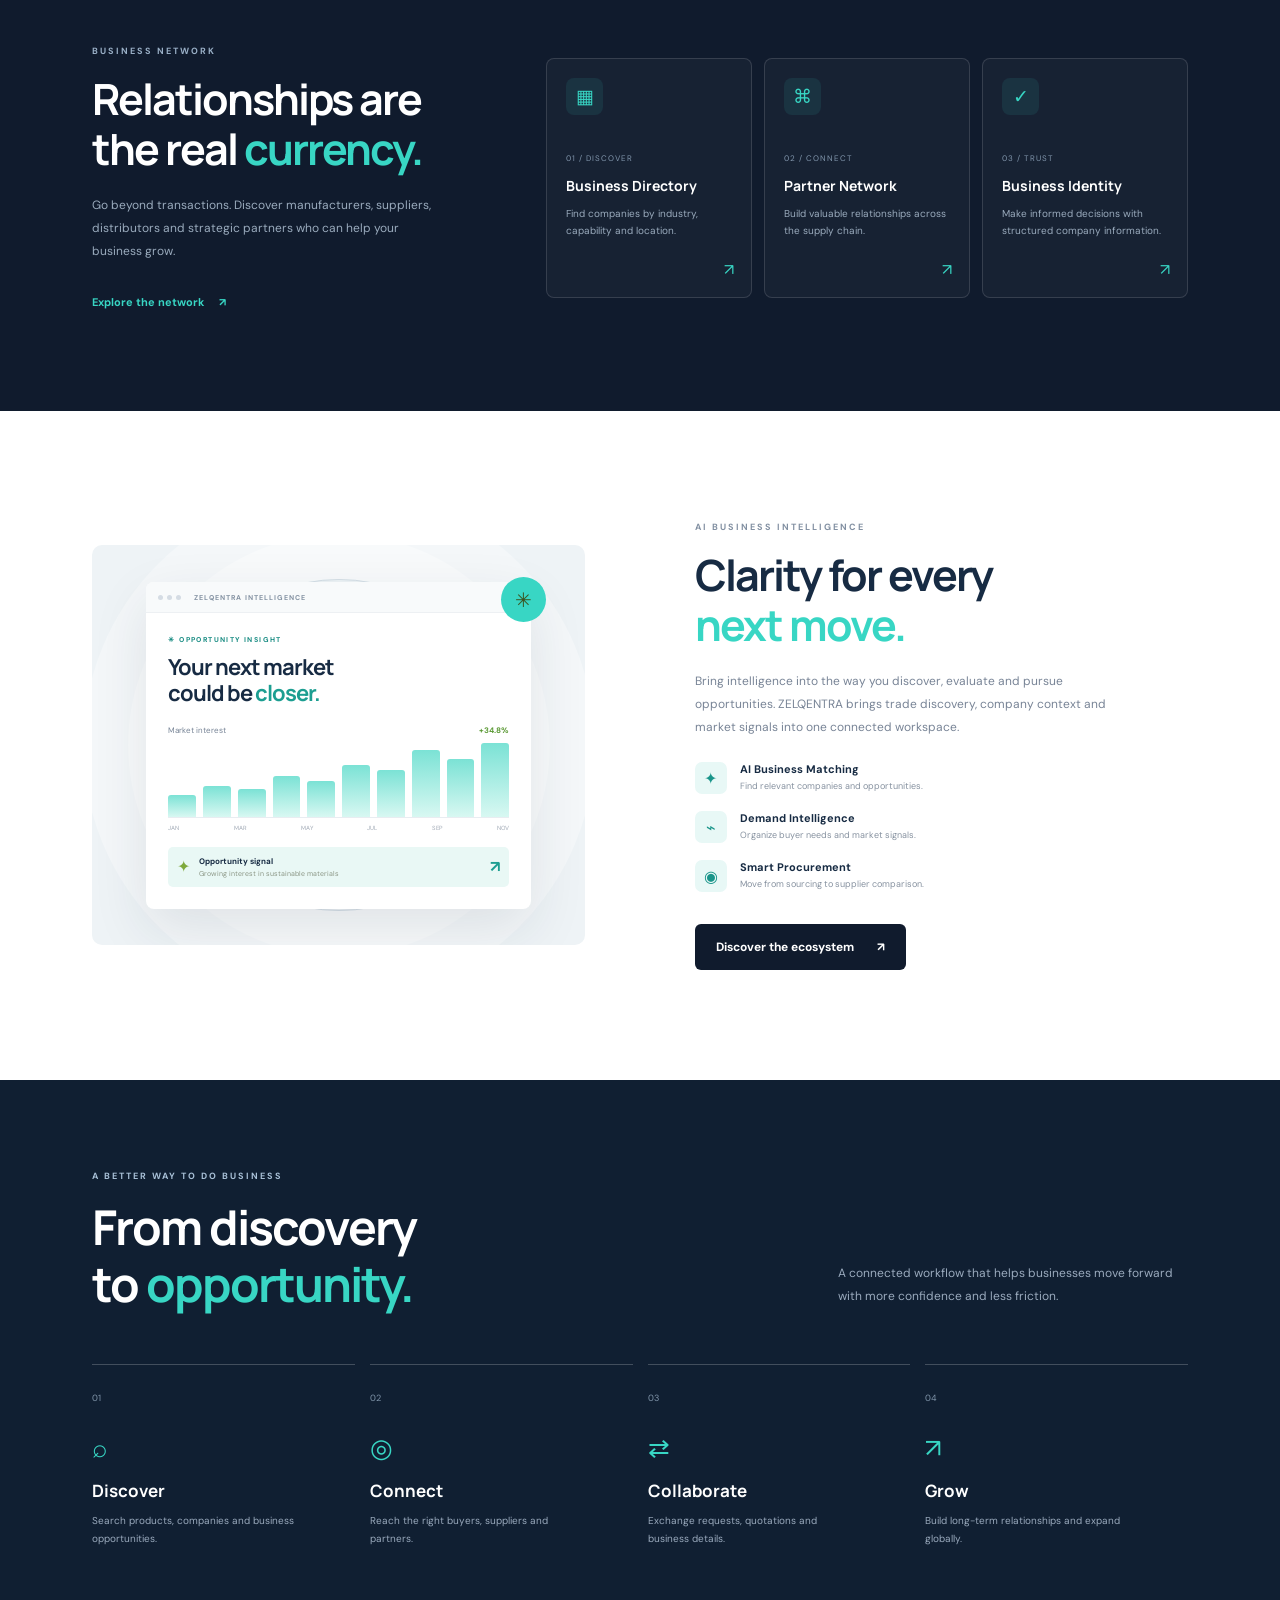
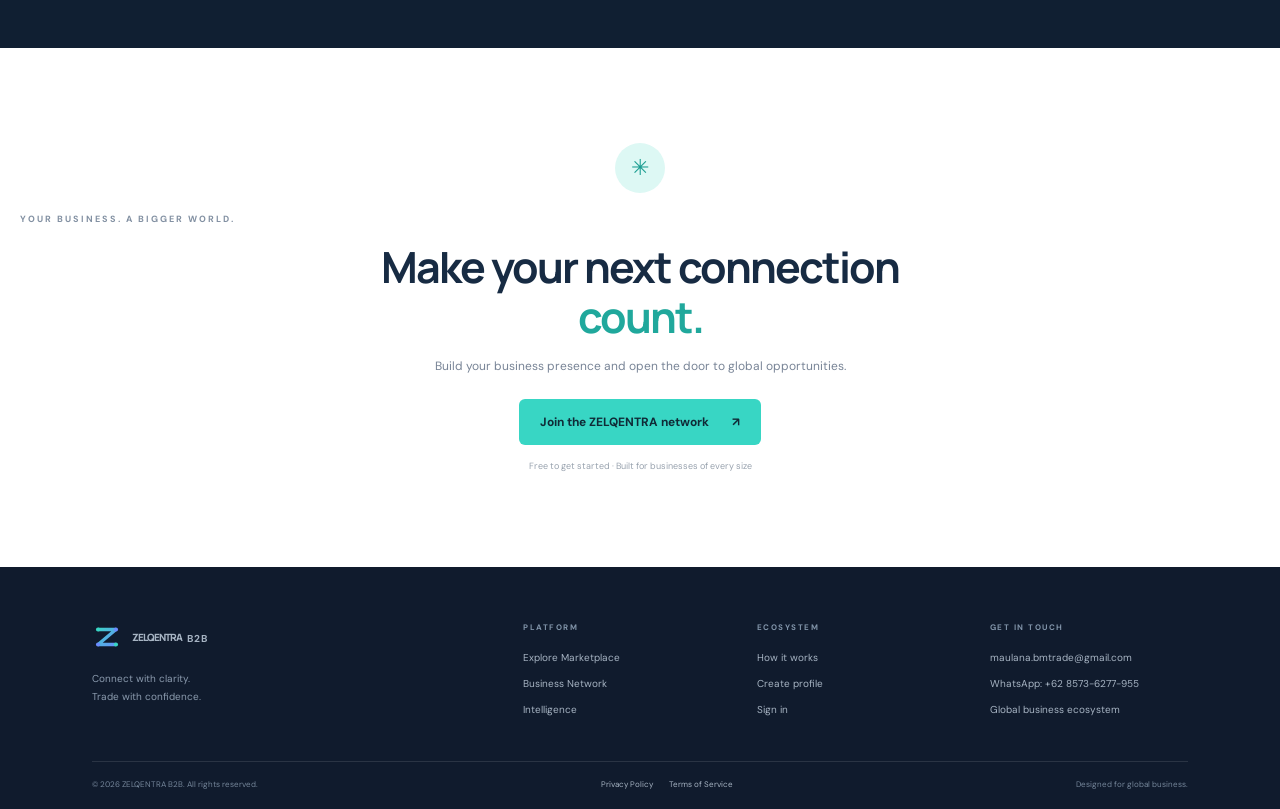
==== commit ffddf7be: "Add files via upload" ====
--- a/index.html
+++ b/index.html
@@ -44,7 +44,7 @@
     </a>
     <button class="mobile-toggle" id="mobileToggle" type="button" aria-label="Open navigation" aria-controls="mainNav" aria-expanded="false">☰</button>
     <nav class="main-nav" id="mainNav">
-      <a href="#marketplace">Marketplace</a><a href="#directory">Business Network</a><a href="#intelligence">Intelligence</a><a href="#how-it-works">How it works</a>
+      <a href="marketplace/">Explore Marketplace</a><a href="#directory">Business Network</a><a href="#intelligence">Intelligence</a><a href="#how-it-works">How it works</a>
     </nav>
     <div class="header-actions"><button class="text-button" data-action="login">Log in</button><button class="button button-dark button-small" data-action="signup">Join ZELQENTRA <span>↗</span></button></div>
   </header>
@@ -56,7 +56,7 @@
         <div class="eyebrow"><span class="eyebrow-icon">✳</span> GLOBAL TRADE INTELLIGENCE NETWORK</div>
         <h1>Where global business<br>moves <span>forward.</span></h1>
         <p class="hero-copy">Discover trusted partners, source products and turn market opportunities into meaningful business relationships — all in one intelligent ecosystem.</p>
-        <div class="hero-ctas"><a class="button button-primary" href="#marketplace">Explore marketplace <span>↗</span></a><button class="button button-ghost" data-action="signup">Create business profile <span>→</span></button></div>
+        <div class="hero-ctas"><a class="button button-primary" href="marketplace/">Explore marketplace <span>↗</span></a><button class="button button-ghost" data-action="signup">Create business profile <span>→</span></button></div>
         <div class="hero-proof"><div class="avatar-stack"><i>J</i><i>M</i><i>A</i><i>+</i></div><div><strong>Built for every stage of business</strong><small>From ambitious startups to global enterprises</small></div></div>
       </div>
       <div class="hero-visual" aria-label="Global business network illustration">
@@ -79,9 +79,9 @@
         <select id="categoryFilter" aria-label="Filter by category"><option value="All">All categories</option><option>Agri & Food</option><option>Industrial</option><option>Packaging</option><option>Technology</option></select>
         <button class="button button-primary" id="searchButton">Search <span>→</span></button>
       </div>
-      <div class="market-meta"><div><strong>Explore products</strong><span id="resultCount">6 curated opportunities</span></div><button class="filter-link" id="clearFilters">Clear filters ↗</button></div>
+      <div class="market-meta"><div><strong>Explore products</strong><span id="resultCount">Live published listings</span></div><button class="filter-link" id="clearFilters">Clear filters ↗</button></div>
       <div class="product-grid" id="productGrid"></div>
-      <div class="center-action"><button class="button button-outline" id="showAllProducts">Explore all products <span>→</span></button></div>
+      <div class="center-action"><a class="button button-outline" id="showAllProducts" href="marketplace/">Explore all products <span>→</span></a></div>
     </section>
 
     <section class="network-section" id="directory">
@@ -103,7 +103,7 @@
     <section class="cta-section"><div class="cta-orb">✳</div><div class="eyebrow dark-eyebrow">YOUR BUSINESS. A BIGGER WORLD.</div><h2>Make your next connection<br><span>count.</span></h2><p>Build your business presence and open the door to global opportunities.</p><button class="button button-primary" data-action="signup">Join the ZELQENTRA network <span>↗</span></button><small>Free to get started · Built for businesses of every size</small></section>
   </main>
 
-  <footer class="footer"><div class="footer-main"><div class="footer-brand"><a class="brand" href="#"><img src="assets/zelqentra-symbol.svg" class="brand-mark" alt=""><span>ZELQENTRA<span class="brand-b2b">B2B</span></span></a><p>Connect with clarity.<br>Trade with confidence.</p></div><div><b>PLATFORM</b><a href="#marketplace">Marketplace</a><a href="#directory">Business Network</a><a href="#intelligence">Intelligence</a></div><div><b>ECOSYSTEM</b><a href="#how-it-works">How it works</a><a href="#" data-action="signup">Create profile</a><a href="#" data-action="login">Sign in</a></div><div><b>GET IN TOUCH</b><a href="mailto:maulana.bmtrade@gmail.com">maulana.bmtrade@gmail.com</a><a href="https://wa.me/628573627955" target="_blank" rel="noopener noreferrer" aria-label="Contact ZELQENTRA on WhatsApp">WhatsApp: +62 8573-6277-955</a><span>Global business ecosystem</span></div></div><div class="footer-bottom"><span>© <span id="year"></span> ZELQENTRA B2B. All rights reserved.</span><span class="footer-legal"><a href="privacy.html">Privacy Policy</a><a href="terms.html">Terms of Service</a></span><span>Designed for global business.</span></div></footer>
+  <footer class="footer"><div class="footer-main"><div class="footer-brand"><a class="brand" href="#"><img src="assets/zelqentra-symbol.svg" class="brand-mark" alt=""><span>ZELQENTRA<span class="brand-b2b">B2B</span></span></a><p>Connect with clarity.<br>Trade with confidence.</p></div><div><b>PLATFORM</b><a href="marketplace/">Explore Marketplace</a><a href="#directory">Business Network</a><a href="#intelligence">Intelligence</a></div><div><b>ECOSYSTEM</b><a href="#how-it-works">How it works</a><a href="#" data-action="signup">Create profile</a><a href="#" data-action="login">Sign in</a></div><div><b>GET IN TOUCH</b><a href="mailto:maulana.bmtrade@gmail.com">maulana.bmtrade@gmail.com</a><a href="https://wa.me/628573627955" target="_blank" rel="noopener noreferrer" aria-label="Contact ZELQENTRA on WhatsApp">WhatsApp: +62 8573-6277-955</a><span>Global business ecosystem</span></div></div><div class="footer-bottom"><span>© <span id="year"></span> ZELQENTRA B2B. All rights reserved.</span><span class="footer-legal"><a href="privacy.html">Privacy Policy</a><a href="terms.html">Terms of Service</a></span><span>Designed for global business.</span></div></footer>
 
   <div class="modal-backdrop" id="modalBackdrop" role="dialog" aria-modal="true" aria-labelledby="modalTitle" hidden>
     <div class="modal"><button class="modal-close" id="modalClose" aria-label="Close dialog">×</button><div class="eyebrow dark-eyebrow">ZELQENTRA B2B</div><h2 id="modalTitle">Create your business presence.</h2><p id="modalDescription">Join the network and get ready to discover new opportunities.</p>
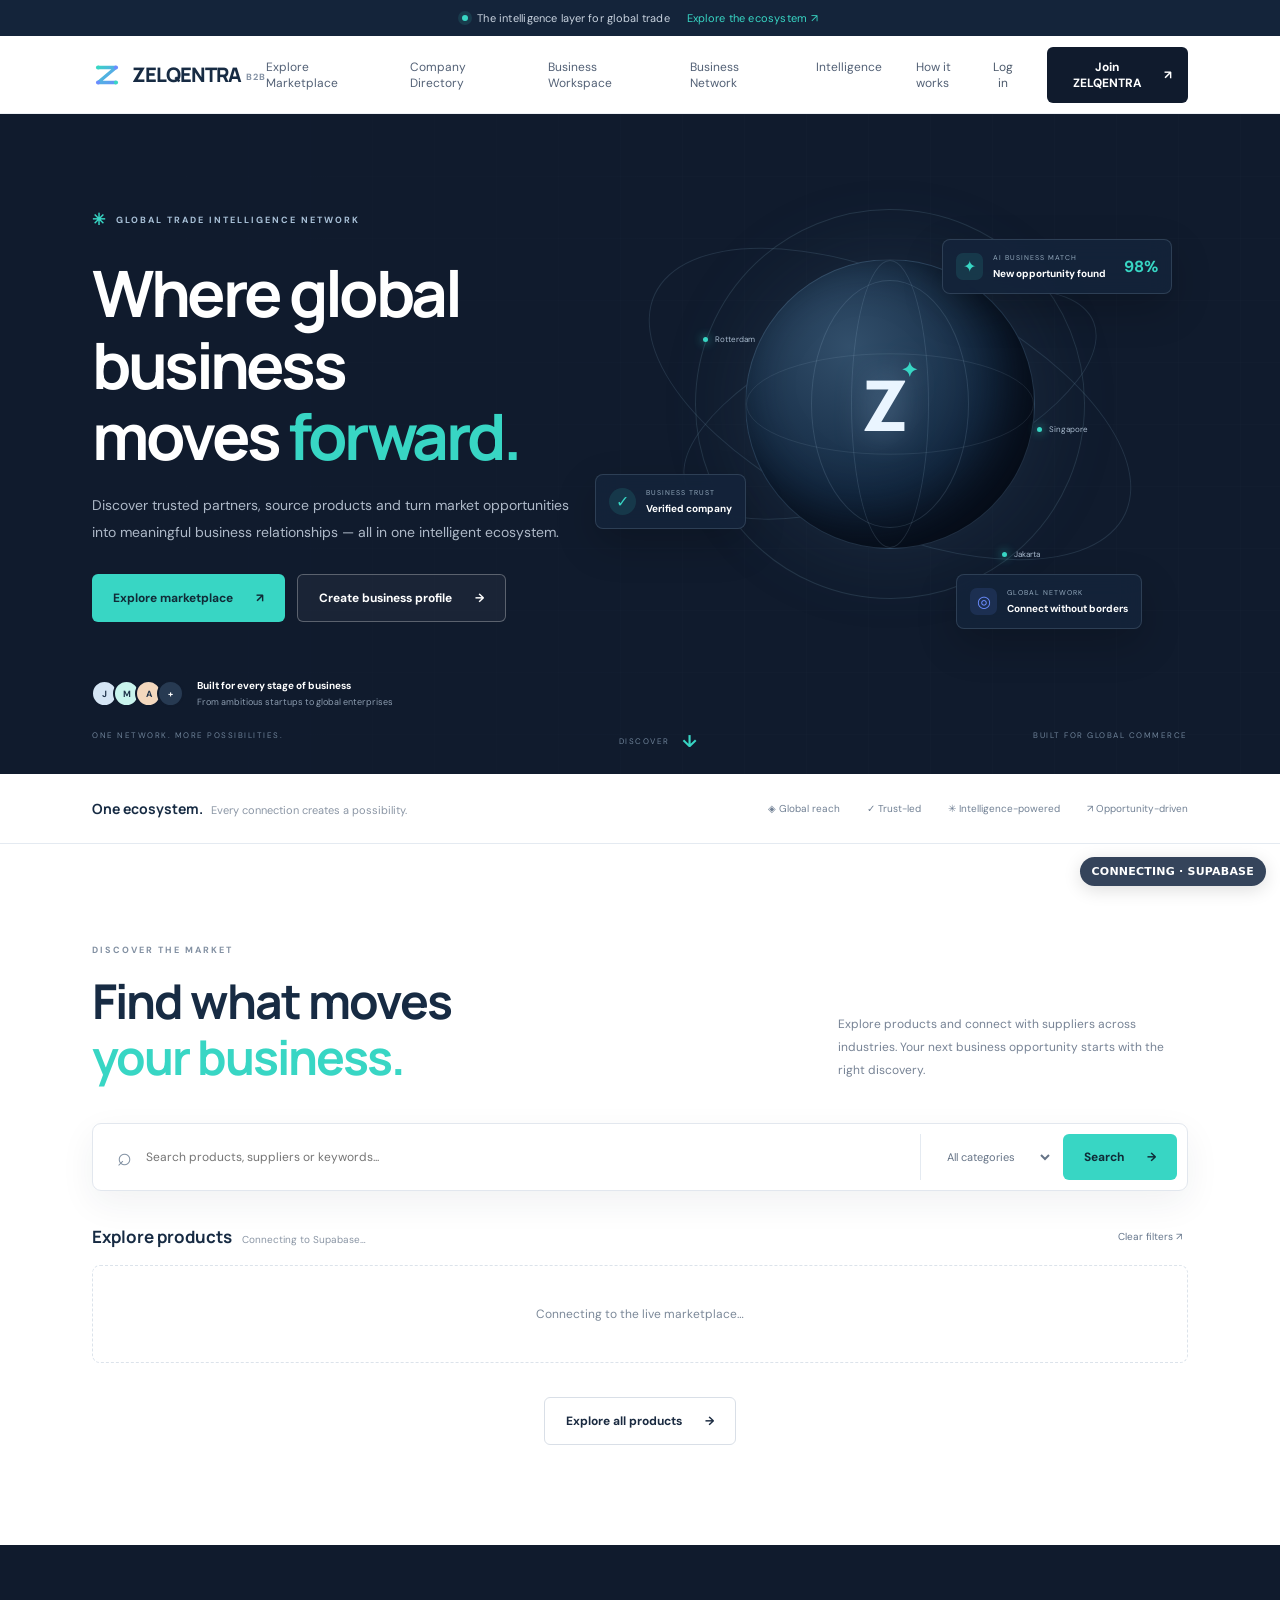
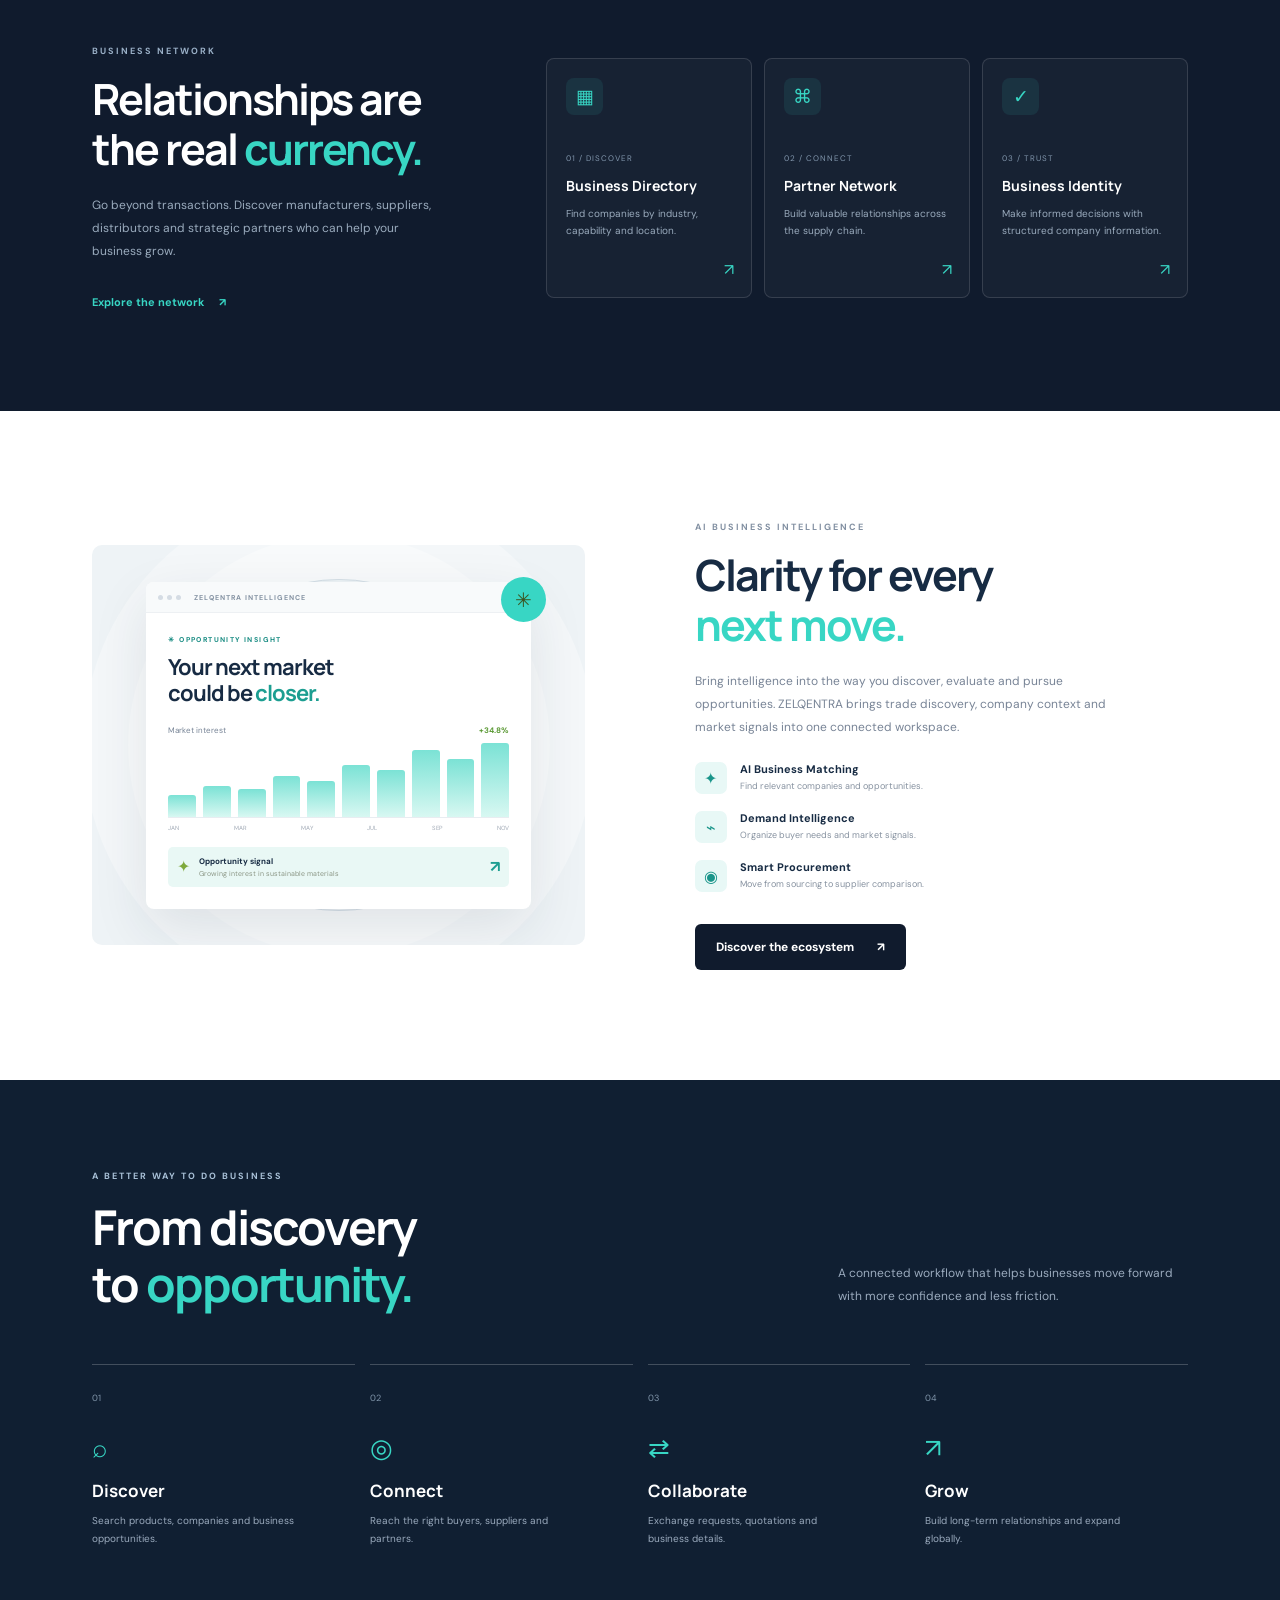
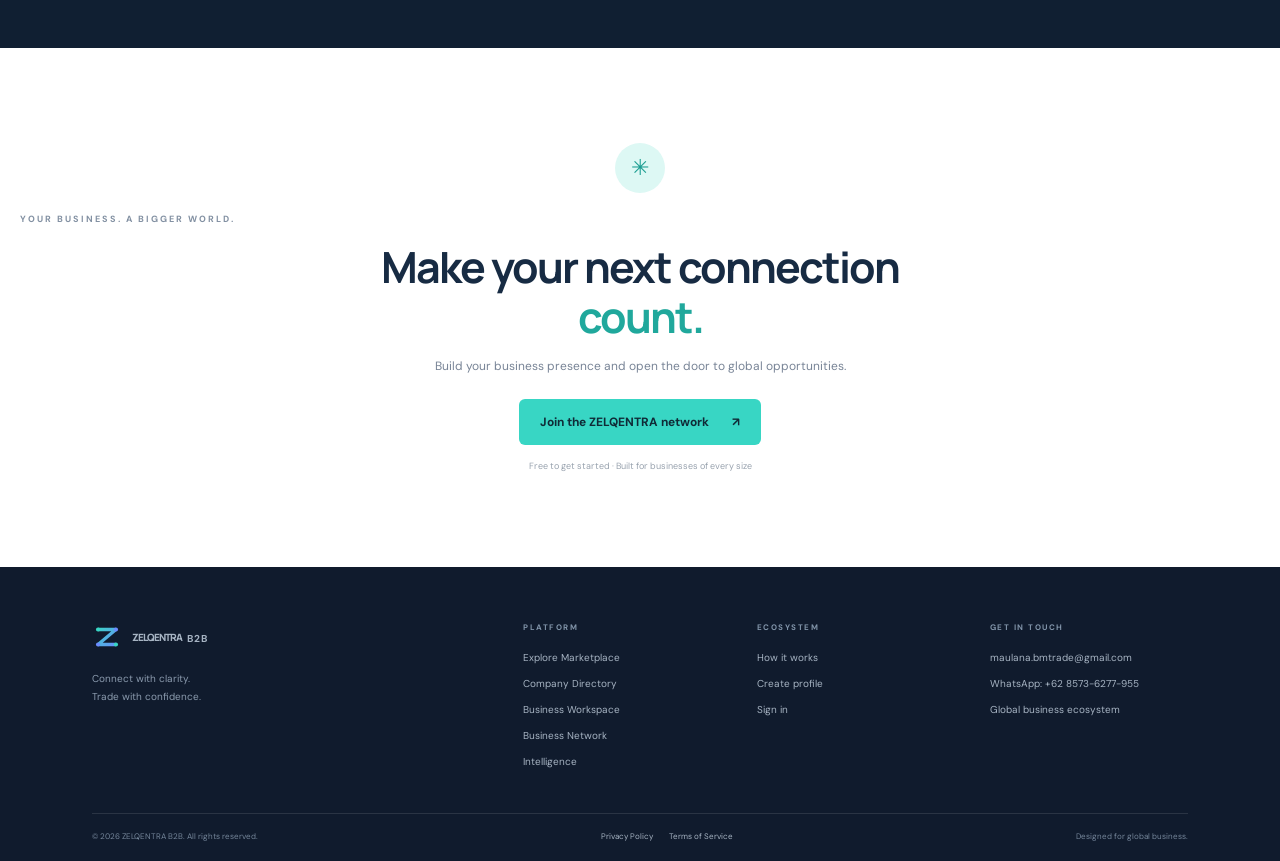
==== commit 30318e64: "Add files via upload" ====
--- a/index.html
+++ b/index.html
@@ -44,7 +44,7 @@
     </a>
     <button class="mobile-toggle" id="mobileToggle" type="button" aria-label="Open navigation" aria-controls="mainNav" aria-expanded="false">☰</button>
     <nav class="main-nav" id="mainNav">
-      <a href="marketplace/">Explore Marketplace</a><a href="#directory">Business Network</a><a href="#intelligence">Intelligence</a><a href="#how-it-works">How it works</a>
+      <a href="marketplace/">Explore Marketplace</a><a href="companies/">Company Directory</a><a href="workspace/">Business Workspace</a><a href="#directory">Business Network</a><a href="#intelligence">Intelligence</a><a href="#how-it-works">How it works</a>
     </nav>
     <div class="header-actions"><button class="text-button" data-action="login">Log in</button><button class="button button-dark button-small" data-action="signup">Join ZELQENTRA <span>↗</span></button></div>
   </header>
@@ -103,7 +103,7 @@
     <section class="cta-section"><div class="cta-orb">✳</div><div class="eyebrow dark-eyebrow">YOUR BUSINESS. A BIGGER WORLD.</div><h2>Make your next connection<br><span>count.</span></h2><p>Build your business presence and open the door to global opportunities.</p><button class="button button-primary" data-action="signup">Join the ZELQENTRA network <span>↗</span></button><small>Free to get started · Built for businesses of every size</small></section>
   </main>
 
-  <footer class="footer"><div class="footer-main"><div class="footer-brand"><a class="brand" href="#"><img src="assets/zelqentra-symbol.svg" class="brand-mark" alt=""><span>ZELQENTRA<span class="brand-b2b">B2B</span></span></a><p>Connect with clarity.<br>Trade with confidence.</p></div><div><b>PLATFORM</b><a href="marketplace/">Explore Marketplace</a><a href="#directory">Business Network</a><a href="#intelligence">Intelligence</a></div><div><b>ECOSYSTEM</b><a href="#how-it-works">How it works</a><a href="#" data-action="signup">Create profile</a><a href="#" data-action="login">Sign in</a></div><div><b>GET IN TOUCH</b><a href="mailto:maulana.bmtrade@gmail.com">maulana.bmtrade@gmail.com</a><a href="https://wa.me/628573627955" target="_blank" rel="noopener noreferrer" aria-label="Contact ZELQENTRA on WhatsApp">WhatsApp: +62 8573-6277-955</a><span>Global business ecosystem</span></div></div><div class="footer-bottom"><span>© <span id="year"></span> ZELQENTRA B2B. All rights reserved.</span><span class="footer-legal"><a href="privacy.html">Privacy Policy</a><a href="terms.html">Terms of Service</a></span><span>Designed for global business.</span></div></footer>
+  <footer class="footer"><div class="footer-main"><div class="footer-brand"><a class="brand" href="#"><img src="assets/zelqentra-symbol.svg" class="brand-mark" alt=""><span>ZELQENTRA<span class="brand-b2b">B2B</span></span></a><p>Connect with clarity.<br>Trade with confidence.</p></div><div><b>PLATFORM</b><a href="marketplace/">Explore Marketplace</a><a href="companies/">Company Directory</a><a href="workspace/">Business Workspace</a><a href="#directory">Business Network</a><a href="#intelligence">Intelligence</a></div><div><b>ECOSYSTEM</b><a href="#how-it-works">How it works</a><a href="#" data-action="signup">Create profile</a><a href="#" data-action="login">Sign in</a></div><div><b>GET IN TOUCH</b><a href="mailto:maulana.bmtrade@gmail.com">maulana.bmtrade@gmail.com</a><a href="https://wa.me/628573627955" target="_blank" rel="noopener noreferrer" aria-label="Contact ZELQENTRA on WhatsApp">WhatsApp: +62 8573-6277-955</a><span>Global business ecosystem</span></div></div><div class="footer-bottom"><span>© <span id="year"></span> ZELQENTRA B2B. All rights reserved.</span><span class="footer-legal"><a href="privacy.html">Privacy Policy</a><a href="terms.html">Terms of Service</a></span><span>Designed for global business.</span></div></footer>
 
   <div class="modal-backdrop" id="modalBackdrop" role="dialog" aria-modal="true" aria-labelledby="modalTitle" hidden>
     <div class="modal"><button class="modal-close" id="modalClose" aria-label="Close dialog">×</button><div class="eyebrow dark-eyebrow">ZELQENTRA B2B</div><h2 id="modalTitle">Create your business presence.</h2><p id="modalDescription">Join the network and get ready to discover new opportunities.</p>
